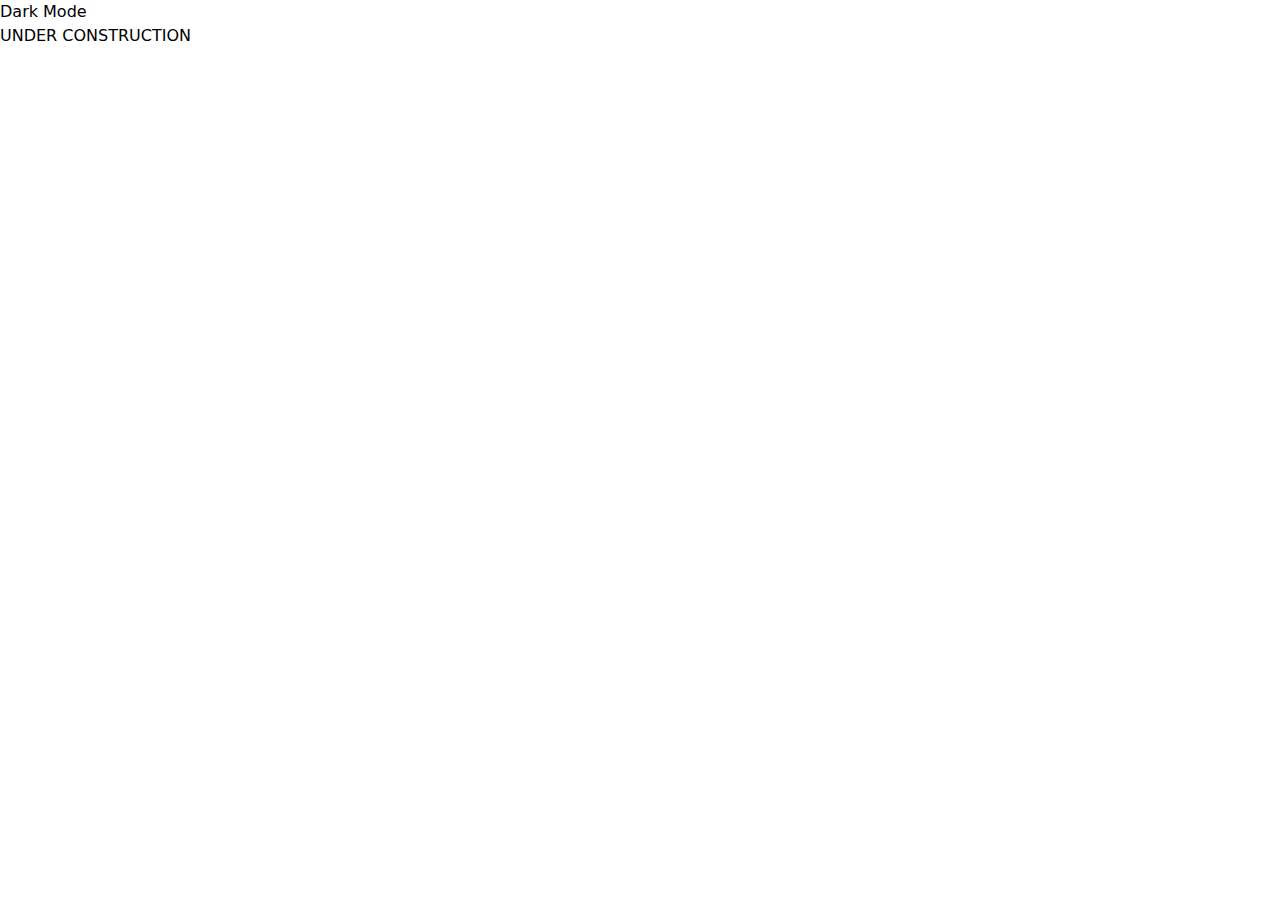
==== index.html @ 19037321 "Updates" ====
<!DOCTYPE html>
<html lang="en">

<head>
  <meta charset="UTF-8" />
  <link rel="icon" type="image/svg+xml" href="/vite.svg" />
  <meta name="viewport" content="width=device-width, initial-scale=1.0" />
  <title>Københavnerbillder</title>
  <script type="module" crossorigin src="./assets/main-5b457ce7.js"></script>
  <link rel="stylesheet" href="./assets/index-7cb85633.css">
</head>

<body class="dark:bg-black">
  <header>
    <button id="toggle-btn">Dark Mode</button>
  </header>
  <main class="grid-cols-1">
    <H1 class="m-auto">UNDER CONSTRUCTION</H1>
  </main>


  
</body>

</html>
---- assets/index-7cb85633.css ----
*,:before,:after{box-sizing:border-box;border-width:0;border-style:solid;border-color:#e5e7eb}:before,:after{--tw-content: ""}html{line-height:1.5;-webkit-text-size-adjust:100%;-moz-tab-size:4;-o-tab-size:4;tab-size:4;font-family:ui-sans-serif,system-ui,-apple-system,BlinkMacSystemFont,Segoe UI,Roboto,Helvetica Neue,Arial,Noto Sans,sans-serif,"Apple Color Emoji","Segoe UI Emoji",Segoe UI Symbol,"Noto Color Emoji";font-feature-settings:normal}body{margin:0;line-height:inherit}hr{height:0;color:inherit;border-top-width:1px}abbr:where([title]){-webkit-text-decoration:underline dotted;text-decoration:underline dotted}h1,h2,h3,h4,h5,h6{font-size:inherit;font-weight:inherit}a{color:inherit;text-decoration:inherit}b,strong{font-weight:bolder}code,kbd,samp,pre{font-family:ui-monospace,SFMono-Regular,Menlo,Monaco,Consolas,Liberation Mono,Courier New,monospace;font-size:1em}small{font-size:80%}sub,sup{font-size:75%;line-height:0;position:relative;vertical-align:baseline}sub{bottom:-.25em}sup{top:-.5em}table{text-indent:0;border-color:inherit;border-collapse:collapse}button,input,optgroup,select,textarea{font-family:inherit;font-size:100%;font-weight:inherit;line-height:inherit;color:inherit;margin:0;padding:0}button,select{text-transform:none}button,[type=button],[type=reset],[type=submit]{-webkit-appearance:button;background-color:transparent;background-image:none}:-moz-focusring{outline:auto}:-moz-ui-invalid{box-shadow:none}progress{vertical-align:baseline}::-webkit-inner-spin-button,::-webkit-outer-spin-button{height:auto}[type=search]{-webkit-appearance:textfield;outline-offset:-2px}::-webkit-search-decoration{-webkit-appearance:none}::-webkit-file-upload-button{-webkit-appearance:button;font:inherit}summary{display:list-item}blockquote,dl,dd,h1,h2,h3,h4,h5,h6,hr,figure,p,pre{margin:0}fieldset{margin:0;padding:0}legend{padding:0}ol,ul,menu{list-style:none;margin:0;padding:0}textarea{resize:vertical}input::-moz-placeholder,textarea::-moz-placeholder{opacity:1;color:#9ca3af}input::placeholder,textarea::placeholder{opacity:1;color:#9ca3af}button,[role=button]{cursor:pointer}:disabled{cursor:default}img,svg,video,canvas,audio,iframe,embed,object{display:block;vertical-align:middle}img,video{max-width:100%;height:auto}[hidden]{display:none}[type=text],[type=email],[type=url],[type=password],[type=number],[type=date],[type=datetime-local],[type=month],[type=search],[type=tel],[type=time],[type=week],[multiple],textarea,select{-webkit-appearance:none;-moz-appearance:none;appearance:none;background-color:#fff;border-color:#6b7280;border-width:1px;border-radius:0;padding:.5rem .75rem;font-size:1rem;line-height:1.5rem;--tw-shadow: 0 0 #0000}[type=text]:focus,[type=email]:focus,[type=url]:focus,[type=password]:focus,[type=number]:focus,[type=date]:focus,[type=datetime-local]:focus,[type=month]:focus,[type=search]:focus,[type=tel]:focus,[type=time]:focus,[type=week]:focus,[multiple]:focus,textarea:focus,select:focus{outline:2px solid transparent;outline-offset:2px;--tw-ring-inset: var(--tw-empty, );--tw-ring-offset-width: 0px;--tw-ring-offset-color: #fff;--tw-ring-color: #2563eb;--tw-ring-offset-shadow: var(--tw-ring-inset) 0 0 0 var(--tw-ring-offset-width) var(--tw-ring-offset-color);--tw-ring-shadow: var(--tw-ring-inset) 0 0 0 calc(1px + var(--tw-ring-offset-width)) var(--tw-ring-color);box-shadow:var(--tw-ring-offset-shadow),var(--tw-ring-shadow),var(--tw-shadow);border-color:#2563eb}input::-moz-placeholder,textarea::-moz-placeholder{color:#6b7280;opacity:1}input::placeholder,textarea::placeholder{color:#6b7280;opacity:1}::-webkit-datetime-edit-fields-wrapper{padding:0}::-webkit-date-and-time-value{min-height:1.5em}::-webkit-datetime-edit,::-webkit-datetime-edit-year-field,::-webkit-datetime-edit-month-field,::-webkit-datetime-edit-day-field,::-webkit-datetime-edit-hour-field,::-webkit-datetime-edit-minute-field,::-webkit-datetime-edit-second-field,::-webkit-datetime-edit-millisecond-field,::-webkit-datetime-edit-meridiem-field{padding-top:0;padding-bottom:0}select{background-image:url("data:image/svg+xml,%3csvg xmlns='http://www.w3.org/2000/svg' fill='none' viewBox='0 0 20 20'%3e%3cpath stroke='%236b7280' stroke-linecap='round' stroke-linejoin='round' stroke-width='1.5' d='M6 8l4 4 4-4'/%3e%3c/svg%3e");background-position:right .5rem center;background-repeat:no-repeat;background-size:1.5em 1.5em;padding-right:2.5rem;-webkit-print-color-adjust:exact;print-color-adjust:exact}[multiple]{background-image:initial;background-position:initial;background-repeat:unset;background-size:initial;padding-right:.75rem;-webkit-print-color-adjust:unset;print-color-adjust:unset}[type=checkbox],[type=radio]{-webkit-appearance:none;-moz-appearance:none;appearance:none;padding:0;-webkit-print-color-adjust:exact;print-color-adjust:exact;display:inline-block;vertical-align:middle;background-origin:border-box;-webkit-user-select:none;-moz-user-select:none;user-select:none;flex-shrink:0;height:1rem;width:1rem;color:#2563eb;background-color:#fff;border-color:#6b7280;border-width:1px;--tw-shadow: 0 0 #0000}[type=checkbox]{border-radius:0}[type=radio]{border-radius:100%}[type=checkbox]:focus,[type=radio]:focus{outline:2px solid transparent;outline-offset:2px;--tw-ring-inset: var(--tw-empty, );--tw-ring-offset-width: 2px;--tw-ring-offset-color: #fff;--tw-ring-color: #2563eb;--tw-ring-offset-shadow: var(--tw-ring-inset) 0 0 0 var(--tw-ring-offset-width) var(--tw-ring-offset-color);--tw-ring-shadow: var(--tw-ring-inset) 0 0 0 calc(2px + var(--tw-ring-offset-width)) var(--tw-ring-color);box-shadow:var(--tw-ring-offset-shadow),var(--tw-ring-shadow),var(--tw-shadow)}[type=checkbox]:checked,[type=radio]:checked{border-color:transparent;background-color:currentColor;background-size:100% 100%;background-position:center;background-repeat:no-repeat}[type=checkbox]:checked{background-image:url("data:image/svg+xml,%3csvg viewBox='0 0 16 16' fill='white' xmlns='http://www.w3.org/2000/svg'%3e%3cpath d='M12.207 4.793a1 1 0 010 1.414l-5 5a1 1 0 01-1.414 0l-2-2a1 1 0 011.414-1.414L6.5 9.086l4.293-4.293a1 1 0 011.414 0z'/%3e%3c/svg%3e")}[type=radio]:checked{background-image:url("data:image/svg+xml,%3csvg viewBox='0 0 16 16' fill='white' xmlns='http://www.w3.org/2000/svg'%3e%3ccircle cx='8' cy='8' r='3'/%3e%3c/svg%3e")}[type=checkbox]:checked:hover,[type=checkbox]:checked:focus,[type=radio]:checked:hover,[type=radio]:checked:focus{border-color:transparent;background-color:currentColor}[type=checkbox]:indeterminate{background-image:url("data:image/svg+xml,%3csvg xmlns='http://www.w3.org/2000/svg' fill='none' viewBox='0 0 16 16'%3e%3cpath stroke='white' stroke-linecap='round' stroke-linejoin='round' stroke-width='2' d='M4 8h8'/%3e%3c/svg%3e");border-color:transparent;background-color:currentColor;background-size:100% 100%;background-position:center;background-repeat:no-repeat}[type=checkbox]:indeterminate:hover,[type=checkbox]:indeterminate:focus{border-color:transparent;background-color:currentColor}[type=file]{background:unset;border-color:inherit;border-width:0;border-radius:0;padding:0;font-size:unset;line-height:inherit}[type=file]:focus{outline:1px solid ButtonText;outline:1px auto -webkit-focus-ring-color}*,:before,:after{--tw-border-spacing-x: 0;--tw-border-spacing-y: 0;--tw-translate-x: 0;--tw-translate-y: 0;--tw-rotate: 0;--tw-skew-x: 0;--tw-skew-y: 0;--tw-scale-x: 1;--tw-scale-y: 1;--tw-pan-x: ;--tw-pan-y: ;--tw-pinch-zoom: ;--tw-scroll-snap-strictness: proximity;--tw-ordinal: ;--tw-slashed-zero: ;--tw-numeric-figure: ;--tw-numeric-spacing: ;--tw-numeric-fraction: ;--tw-ring-inset: ;--tw-ring-offset-width: 0px;--tw-ring-offset-color: #fff;--tw-ring-color: rgb(59 130 246 / .5);--tw-ring-offset-shadow: 0 0 #0000;--tw-ring-shadow: 0 0 #0000;--tw-shadow: 0 0 #0000;--tw-shadow-colored: 0 0 #0000;--tw-blur: ;--tw-brightness: ;--tw-contrast: ;--tw-grayscale: ;--tw-hue-rotate: ;--tw-invert: ;--tw-saturate: ;--tw-sepia: ;--tw-drop-shadow: ;--tw-backdrop-blur: ;--tw-backdrop-brightness: ;--tw-backdrop-contrast: ;--tw-backdrop-grayscale: ;--tw-backdrop-hue-rotate: ;--tw-backdrop-invert: ;--tw-backdrop-opacity: ;--tw-backdrop-saturate: ;--tw-backdrop-sepia: }::backdrop{--tw-border-spacing-x: 0;--tw-border-spacing-y: 0;--tw-translate-x: 0;--tw-translate-y: 0;--tw-rotate: 0;--tw-skew-x: 0;--tw-skew-y: 0;--tw-scale-x: 1;--tw-scale-y: 1;--tw-pan-x: ;--tw-pan-y: ;--tw-pinch-zoom: ;--tw-scroll-snap-strictness: proximity;--tw-ordinal: ;--tw-slashed-zero: ;--tw-numeric-figure: ;--tw-numeric-spacing: ;--tw-numeric-fraction: ;--tw-ring-inset: ;--tw-ring-offset-width: 0px;--tw-ring-offset-color: #fff;--tw-ring-color: rgb(59 130 246 / .5);--tw-ring-offset-shadow: 0 0 #0000;--tw-ring-shadow: 0 0 #0000;--tw-shadow: 0 0 #0000;--tw-shadow-colored: 0 0 #0000;--tw-blur: ;--tw-brightness: ;--tw-contrast: ;--tw-grayscale: ;--tw-hue-rotate: ;--tw-invert: ;--tw-saturate: ;--tw-sepia: ;--tw-drop-shadow: ;--tw-backdrop-blur: ;--tw-backdrop-brightness: ;--tw-backdrop-contrast: ;--tw-backdrop-grayscale: ;--tw-backdrop-hue-rotate: ;--tw-backdrop-invert: ;--tw-backdrop-opacity: ;--tw-backdrop-saturate: ;--tw-backdrop-sepia: }.m-auto{margin:auto}.grid-cols-1{grid-template-columns:repeat(1,minmax(0,1fr))}.dark .dark\:bg-black{--tw-bg-opacity: 1;background-color:rgb(0 0 0 / var(--tw-bg-opacity))}
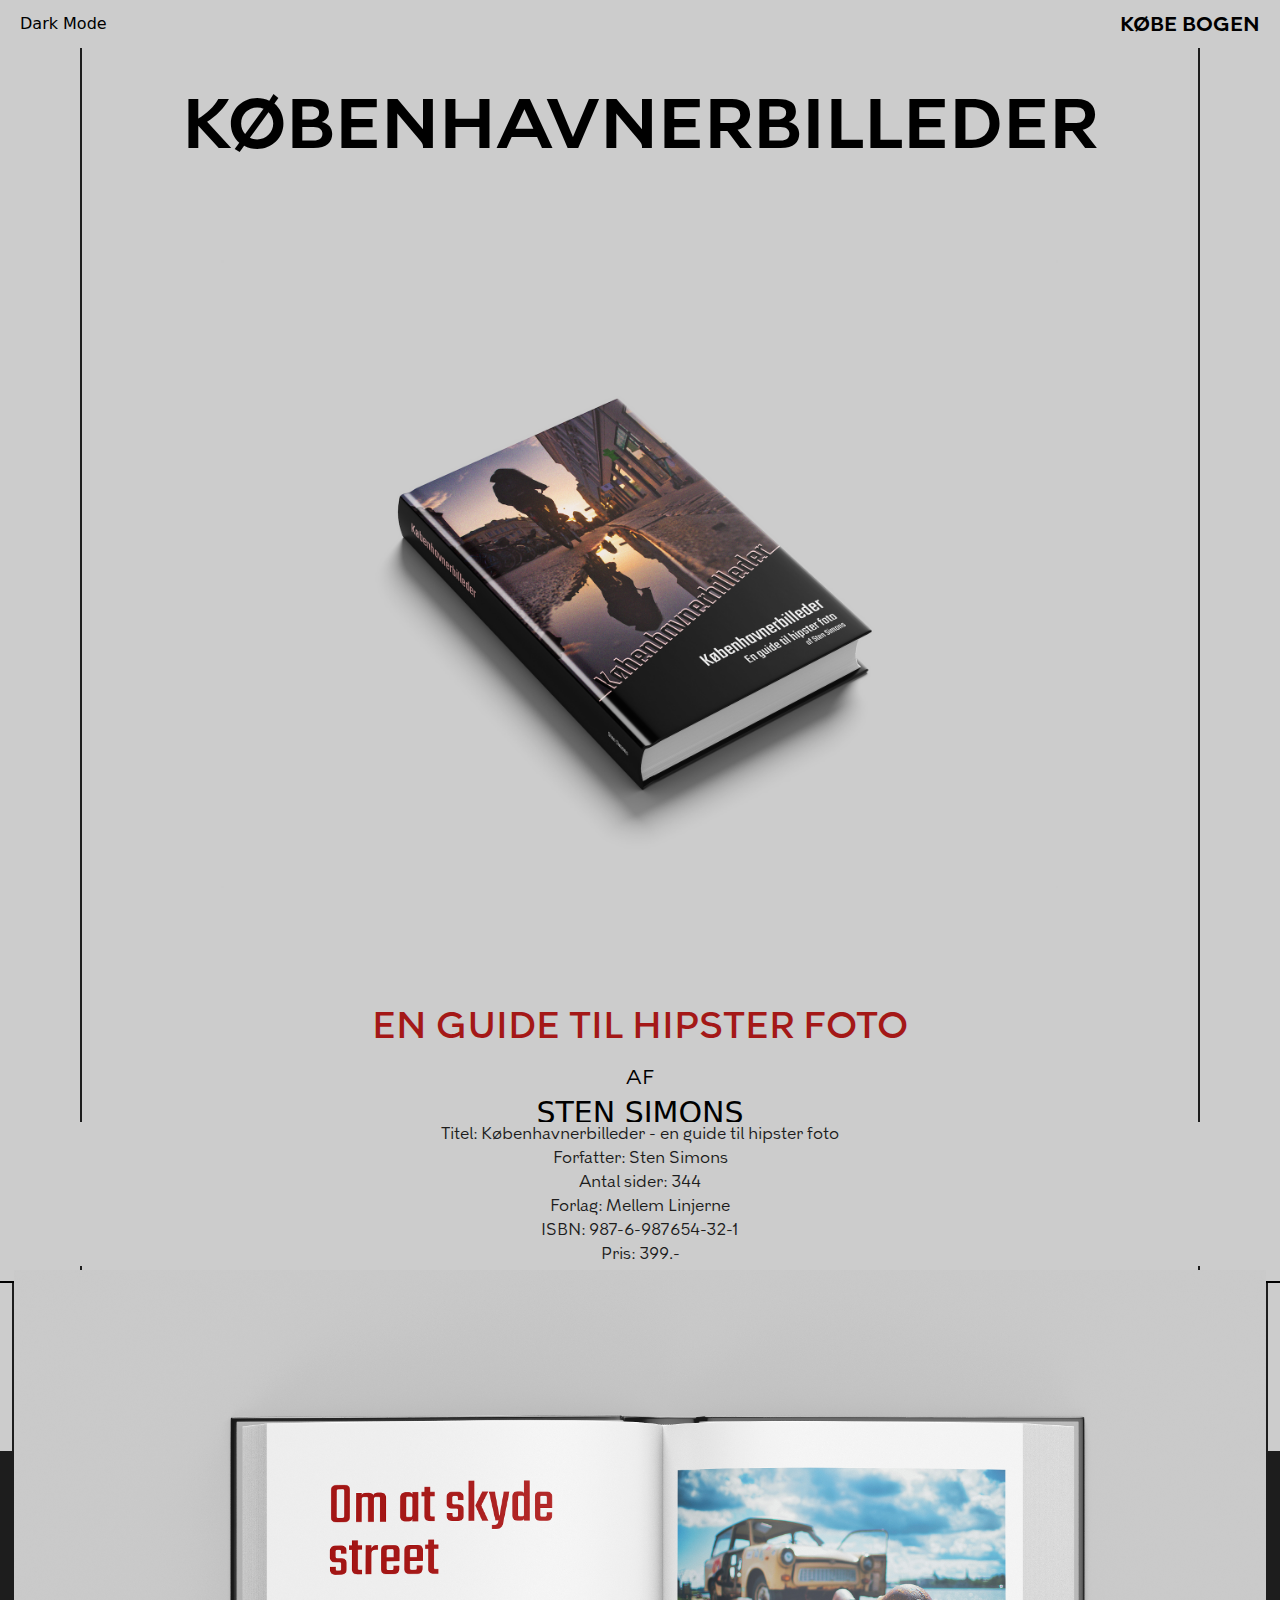
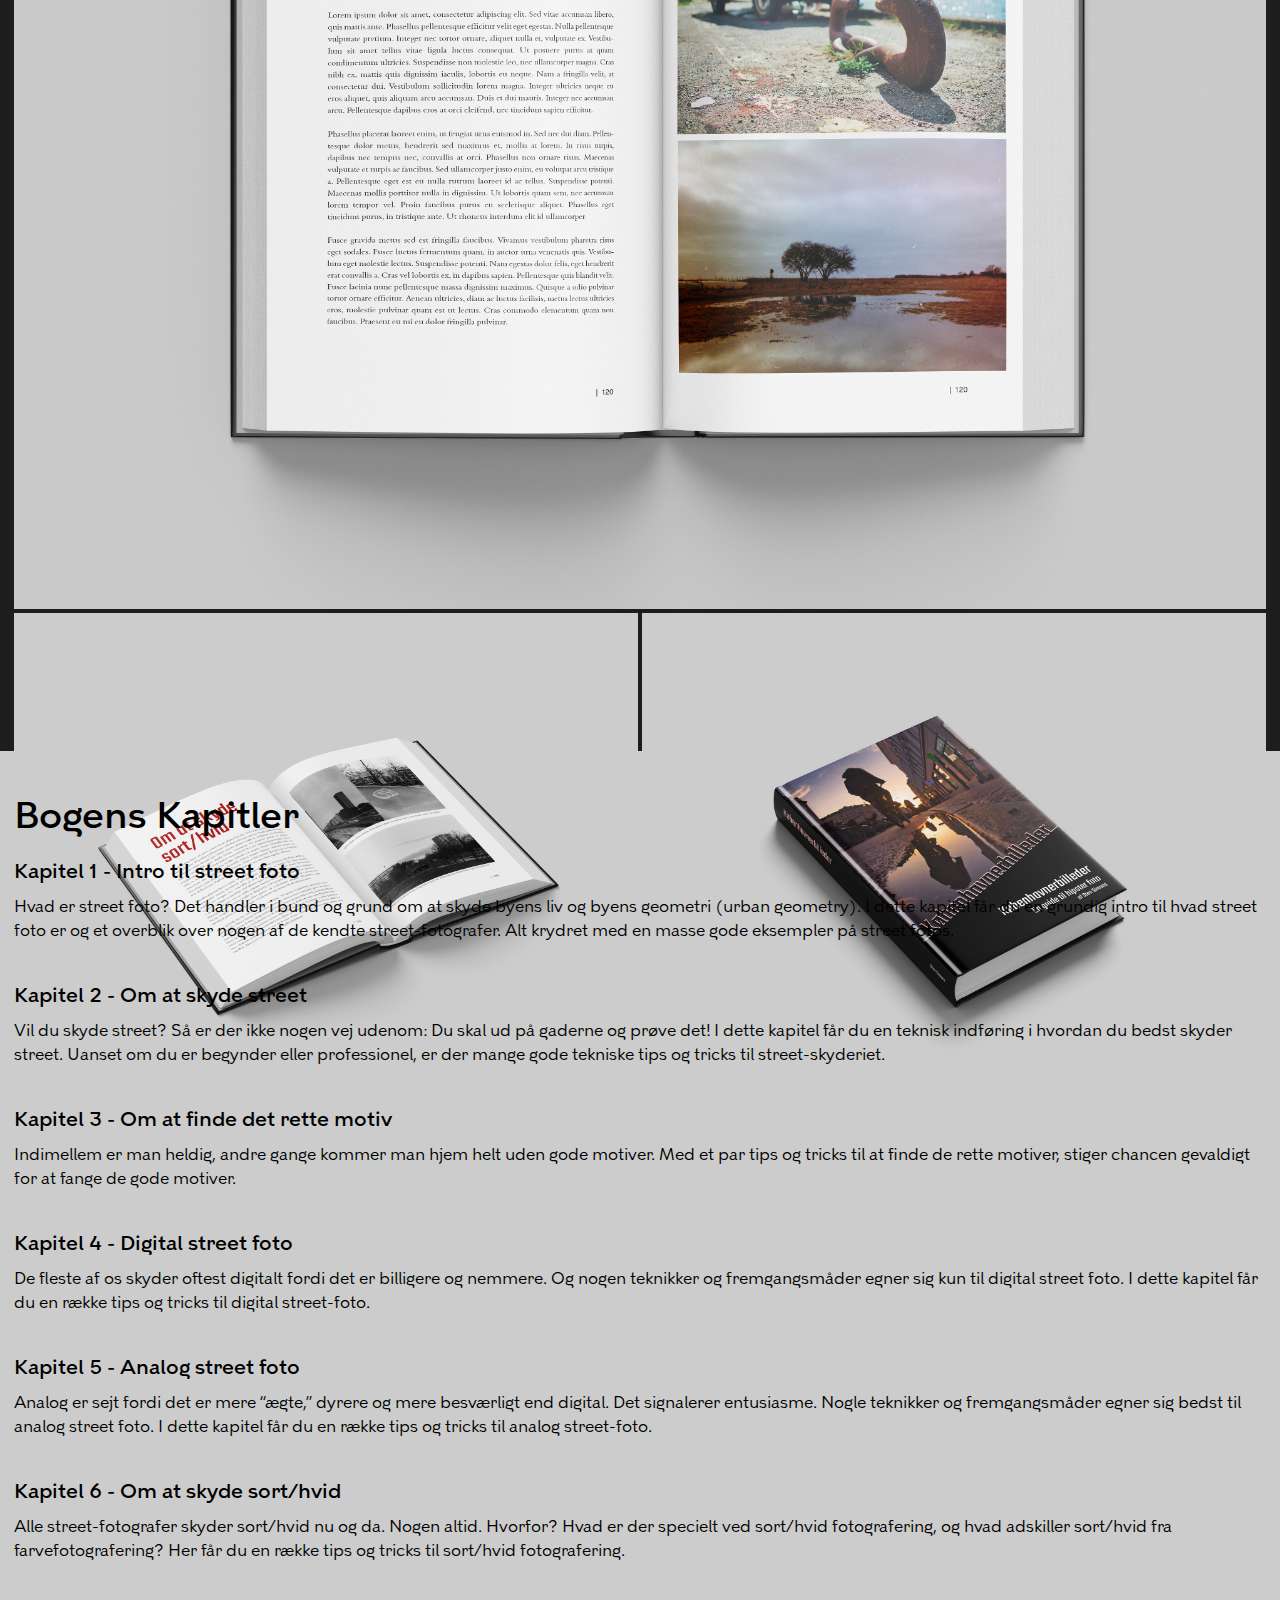
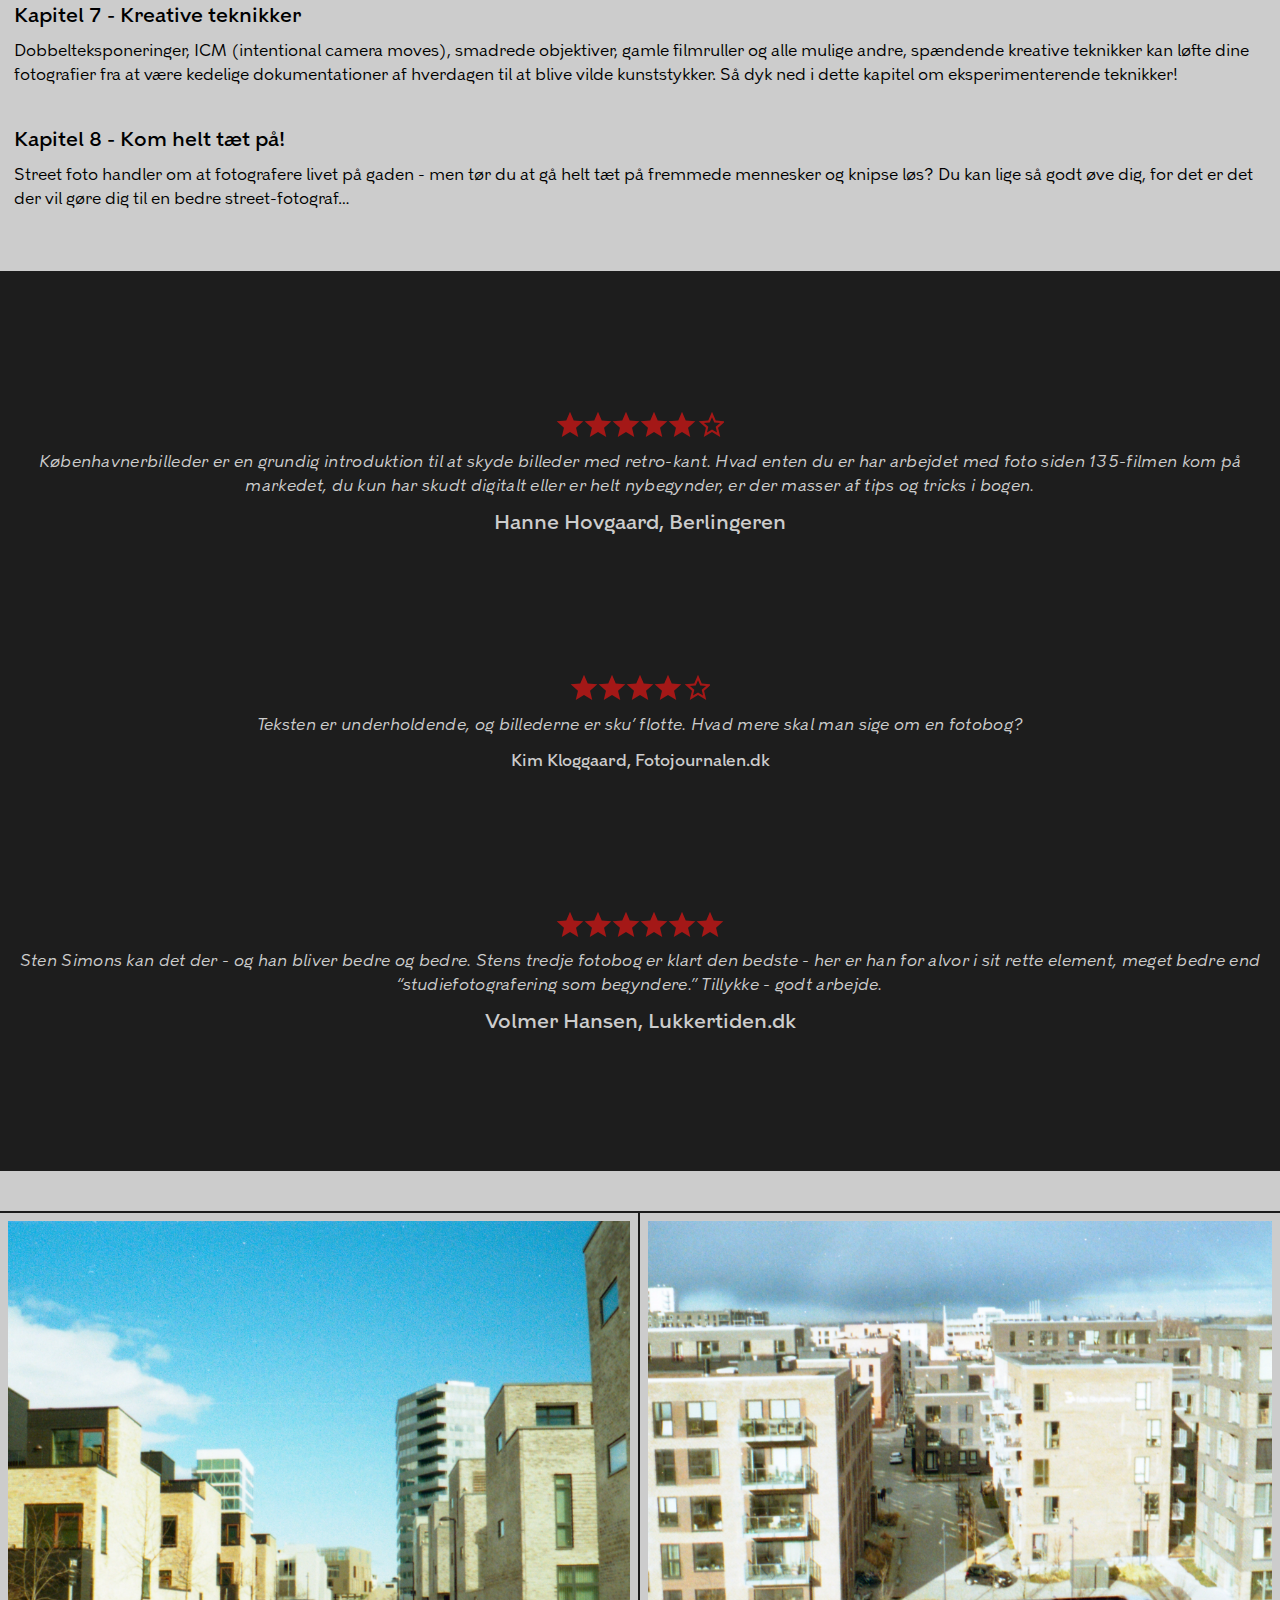
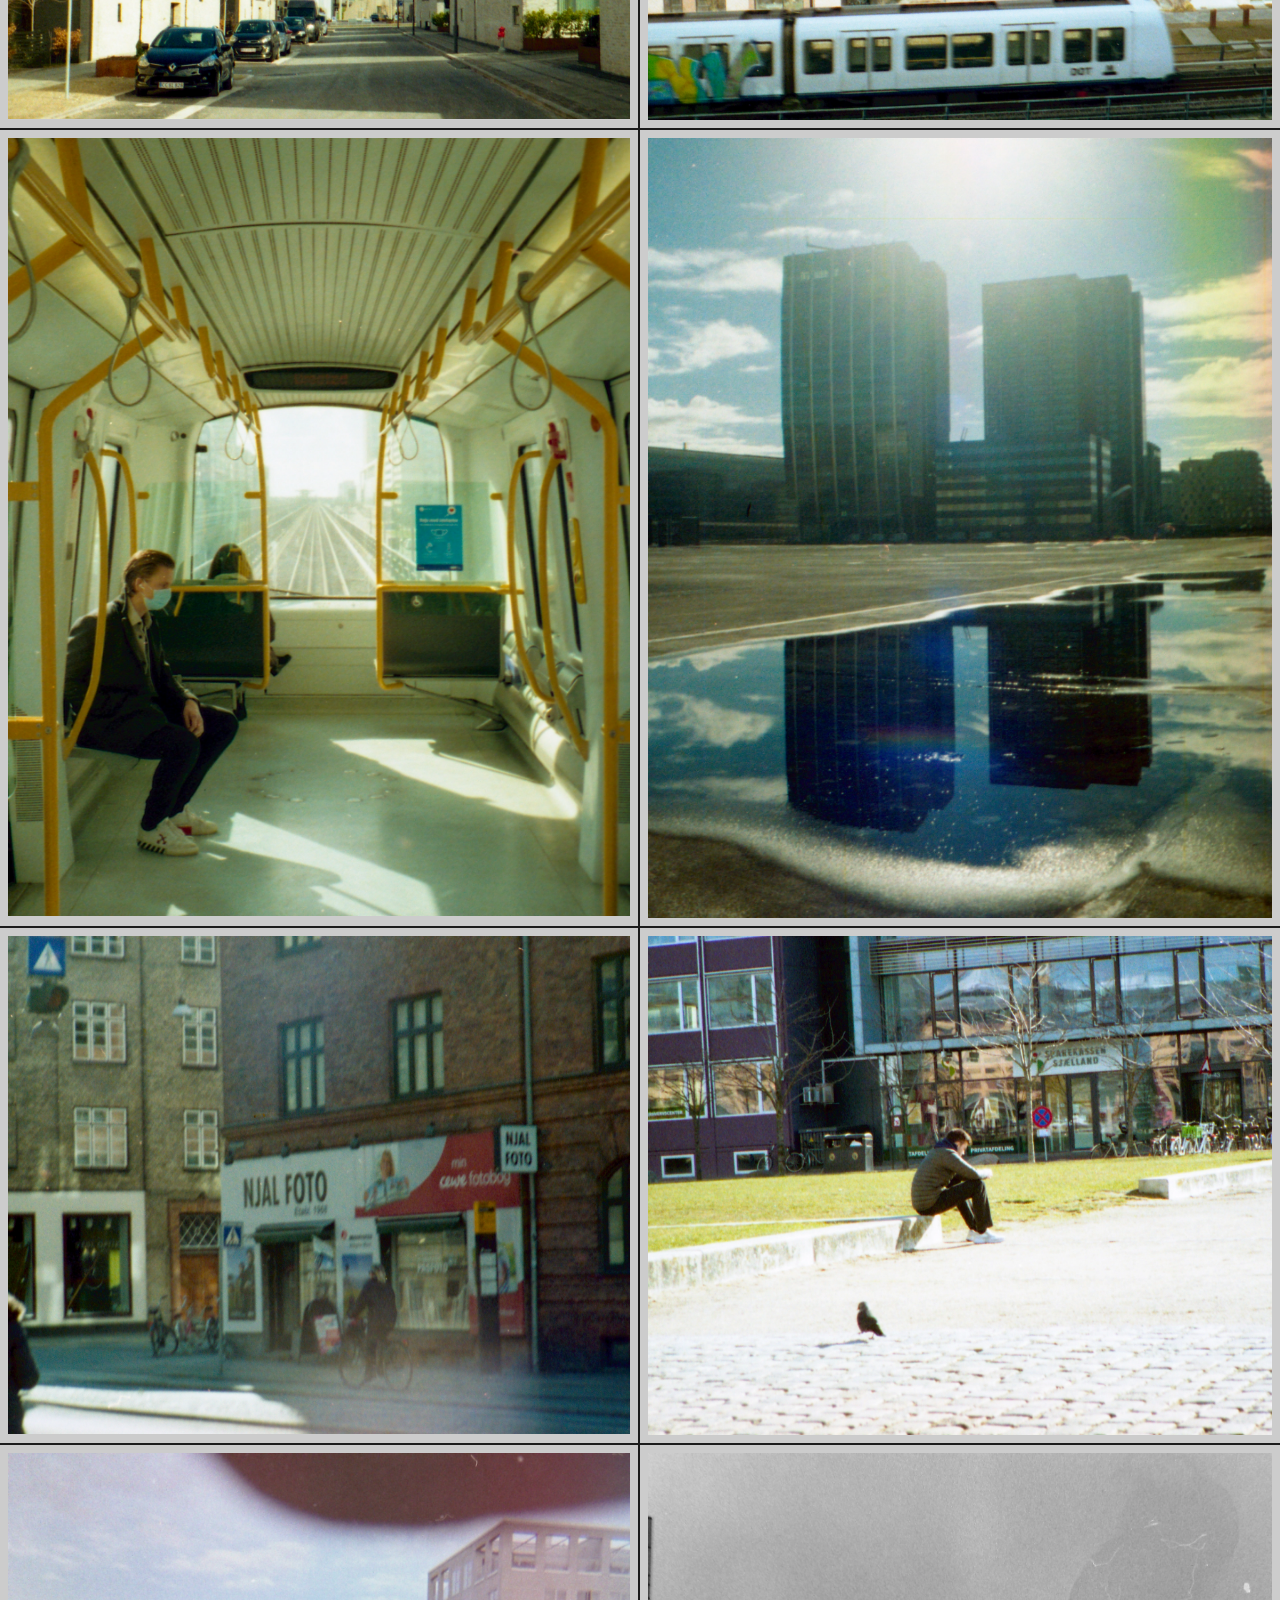
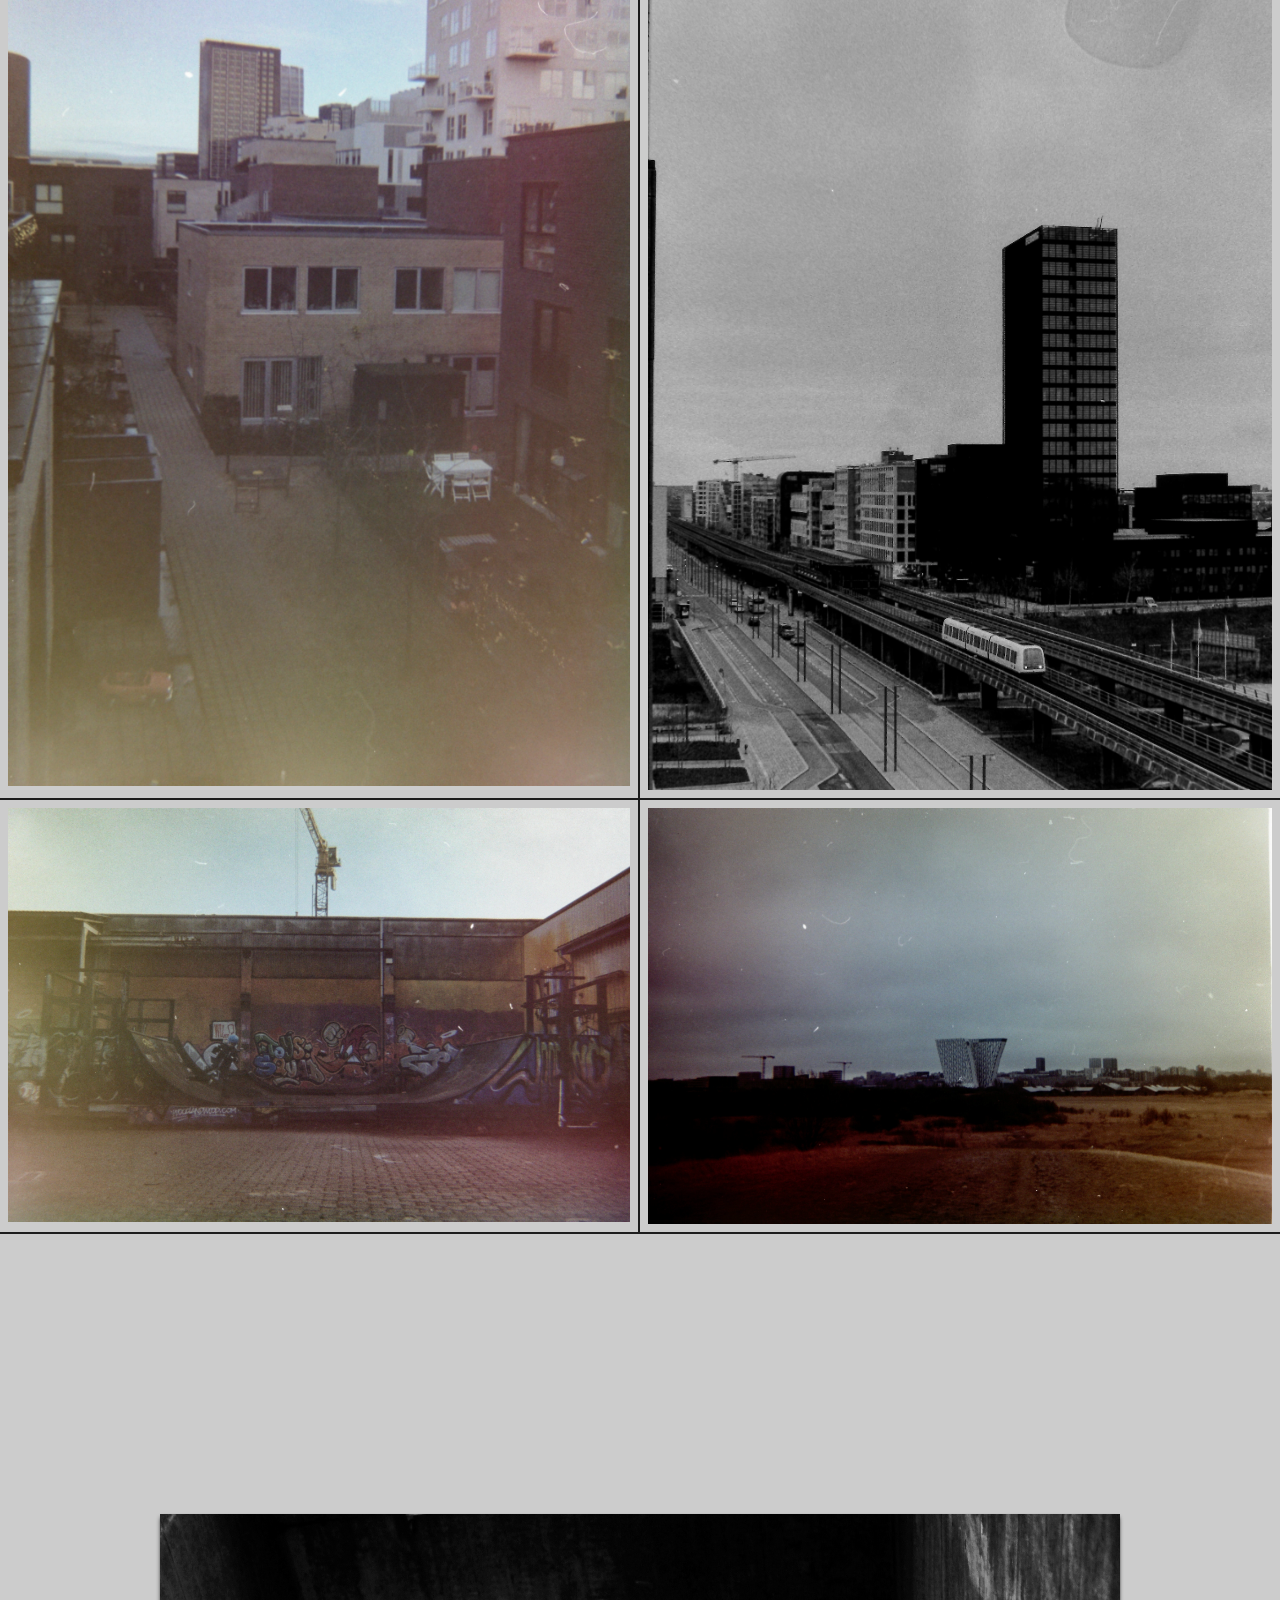
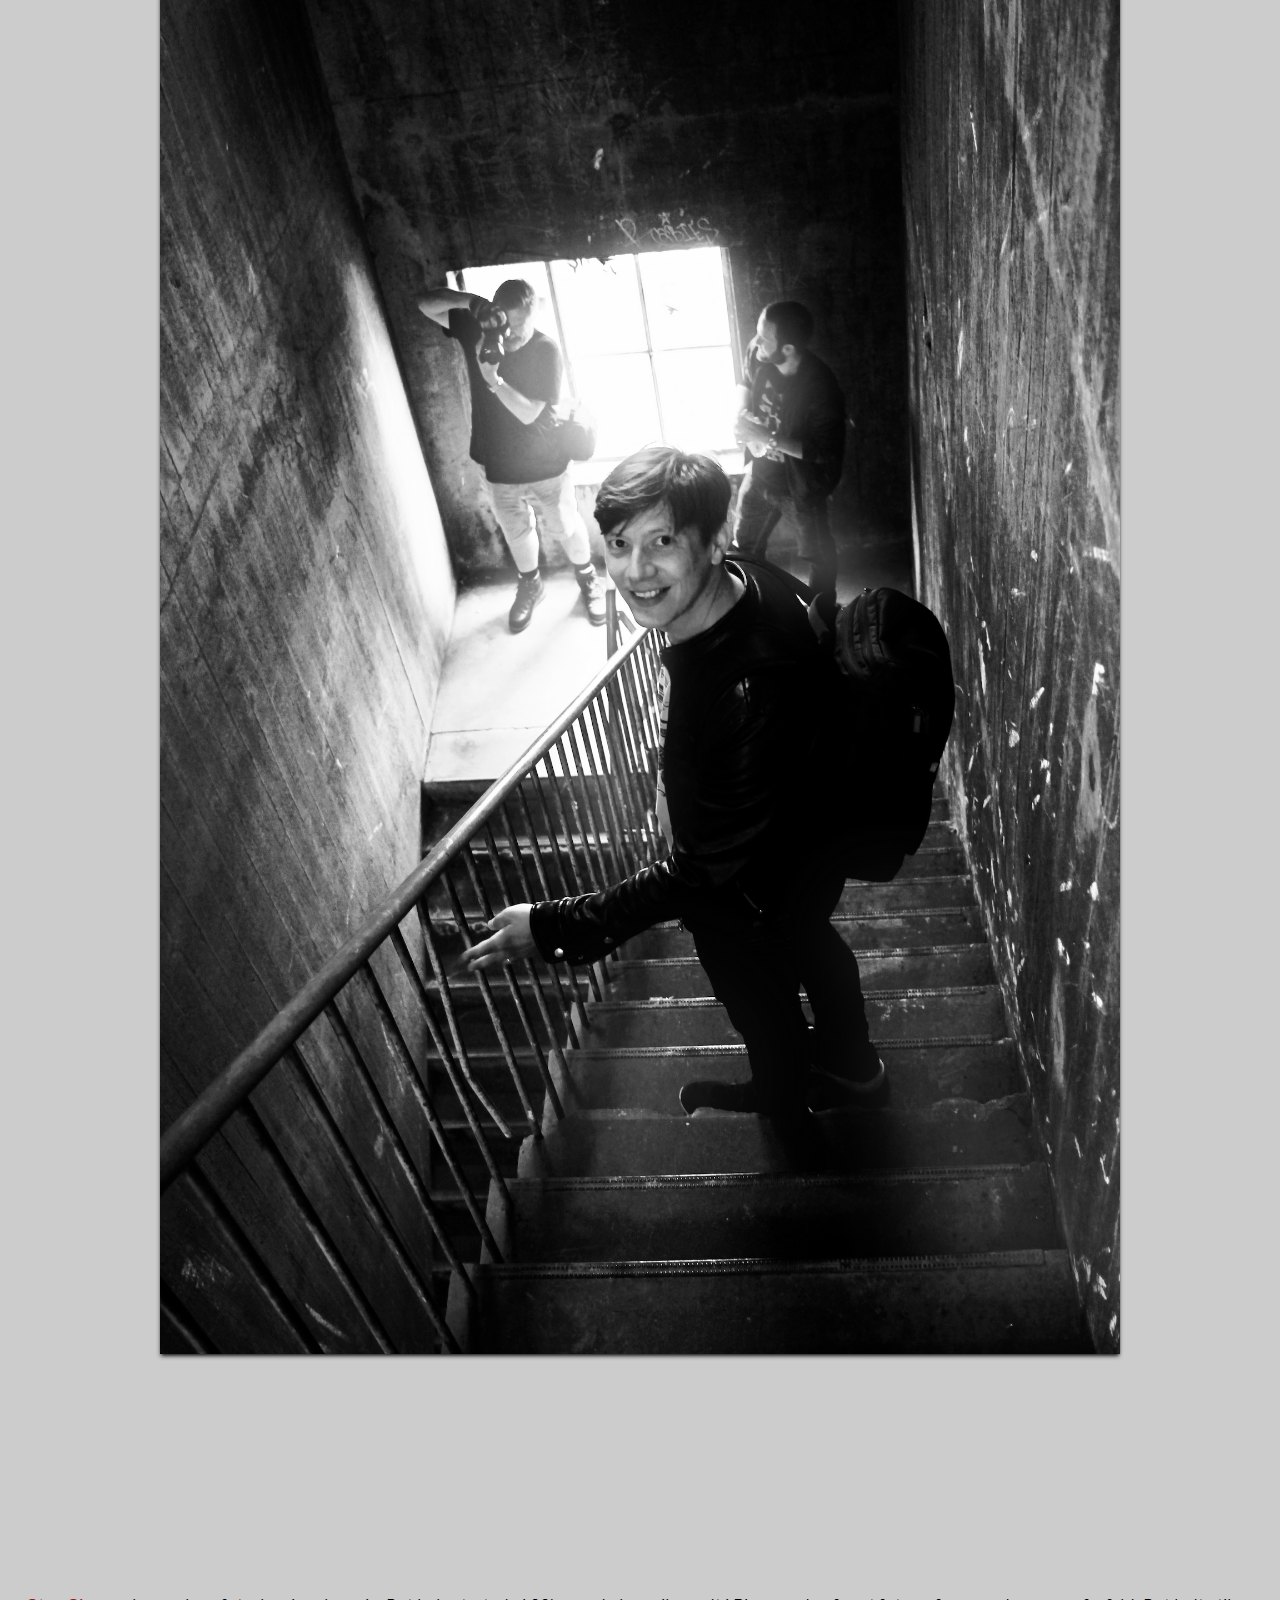
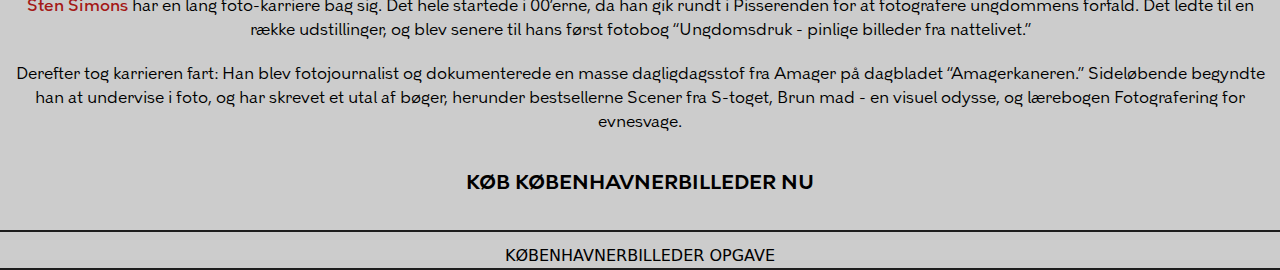
==== commit b953489a: "Updates" ====
--- a/index.html
+++ b/index.html
@@ -6,17 +6,310 @@
   <link rel="icon" type="image/svg+xml" href="/vite.svg" />
   <meta name="viewport" content="width=device-width, initial-scale=1.0" />
   <title>Københavnerbillder</title>
-  <script type="module" crossorigin src="./assets/main-5b457ce7.js"></script>
-  <link rel="stylesheet" href="./assets/index-7cb85633.css">
+  <script type="module" crossorigin src="./assets/main-a2be60d9.js"></script>
+  <link rel="stylesheet" href="./assets/index-d8c3582a.css">
 </head>
 
-<body class="dark:bg-black">
-  <header>
+<body class="dark:bg-secondary bg-primary m-auto box-border">
+  <header class="flex justify-between mx-5 my-3 ">
     <button id="toggle-btn">Dark Mode</button>
+    <button
+      class="text-mb_btnTxt font-kbh_demibold  visited:text-secondary hover:text-accent hover:underline-offset-4 hover:underline">KØBE
+      BOGEN</button>
   </header>
-  <main class="grid-cols-1">
-    <H1 class="m-auto">UNDER CONSTRUCTION</H1>
+  <main>
+
+    <section id="hero" class="text-center bg-primary">
+      <div class="border-solid mx-3 border-x-2 pt-1 border-secondary sm:mx-20 ">
+        <h1 class=" pt-20 px-1 font-kbh_demibold text-mb_h1 break-words md:text-dt_h1 md:relative z-10 md:pt-10">
+          KØBENHAVNERBILLEDER</h1>
+
+        <img class=" object-fill sm: scale-75" src="img/kobenhavnerbilleder-sten-simons.webp" alt="">
+
+        <h2 class="text-mb_h2 font-kbh_medium text-accent py-2">EN GUIDE TIL HIPSTER FOTO</h2>
+        <h4 class="text-mb_h4 font-kbh_regular py-2">AF</h4>
+        <h3 class="text-mb_h3 pt-2 pb-40">STEN SIMONS</h3>
+      </div>
+      <div id="bottom-line" class="border-solid border-b-2"></div>
+      <div class="border-solid mx-3 border-x-2 border-secondary py-5">
+        <h4 class="text-mb_h4 font-kbh_regular pt-5 pb-2">Københavnerbilleder er de danske streetfotografers bibel: Det
+          er en fusion
+          mellem et kunstværk og en
+          lærebog.
+        </h4>
+        <h4 class="text-mb_h4 font-kbh_regular pt-2 pb-5">Bogen gennemgår alle væsentlige aspekter af
+          streetfotografering fra
+          grundlæggende teknik til kreative
+          eksperimenter. Alt sammen krydret med masser af inspirerende fotos. God læselyst!</h4>
+      </div>
+    </section>
+
+    <section id="bog-info" class="bg-secondary h-screen content-center	 px-3.5  grid grid-cols-2 auto-rows-max
+   gap-1 ">
+      <div id="info-container" class="bg-primary  text-center  py-auto col-span-2">
+        <h5 class="text-secondary text-mb-h5 font-kbh_regular ">Titel: Københavnerbilleder - en guide til hipster foto
+        </h5>
+        <h5 class="text-secondary text-mb-h5 font-kbh_regular ">Forfatter: Sten Simons</h5>
+        <h5 class="text-secondary text-mb-h5 font-kbh_regular ">Antal sider: 344</h5>
+        <h5 class="text-secondary text-mb-h5 font-kbh_regular ">Forlag: Mellem Linjerne</h5>
+        <h5 class="text-secondary text-mb-h5 font-kbh_regular ">ISBN: 987-6-987654-32-1</h5>
+        <h5 class="text-secondary text-mb-h5 font-kbh_regular ">Pris: 399.-</h5>
+      </div>
+      <img class=" col-span-2 row-start-2 row-end-4" src="img/kobenhavnerbilleder_oppefra.webp" alt="">
+      <img class="" src="img/kobenhavnerbilleder_aaben_venstre.webp" alt="">
+      <img class="" src="img/kobenhavnerbilleder-sten-simons.webp" alt="">
+    </section>
+
+    <section id="chapters" class="mx-3.5 mb-10">
+      <h2 class="font-kbh_medium text-mb_h2 mt-10">Bogens Kapitler</h2>
+      <div id="chapterlist-contaier">
+        <li class="list-none py-5 	">
+          <h4 class="font-kbh_medium text-mb_h4">Kapitel 1 - Intro til street foto</h4>
+          <p class="font-kbh_regular text-mb_bodyText pt-3">Hvad er street foto? Det handler i bund og grund om at skyde
+            byens liv og byens geometri (urban geometry).
+            I dette kapitel får du en grundig intro til hvad street foto er og et overblik over nogen af de kendte
+            street-fotografer. Alt krydret med en masse gode eksempler på street fotos.</p>
+        </li>
+        <li class="list-none py-5	">
+          <h4 class="font-kbh_medium text-mb_h4">Kapitel 2 - Om at skyde street</h4>
+          <p class="font-kbh_regular text-mb_bodyText pt-3">Vil du skyde street? Så er der ikke nogen vej udenom: Du
+            skal ud
+            på gaderne og prøve det! I dette kapitel
+            får du en teknisk indføring i hvordan du bedst skyder street. Uanset om du er begynder eller professionel,
+            er der mange gode tekniske tips og tricks til street-skyderiet.
+          </p>
+        </li>
+        <li class="list-none py-5	">
+          <h4 class="font-kbh_medium text-mb_h4">Kapitel 3 - Om at finde det rette motiv</h4>
+          <p class="font-kbh_regular text-mb_bodyText pt-3">Indimellem er man heldig, andre gange kommer man hjem helt
+            uden
+            gode motiver. Med et par tips og tricks til
+            at finde de rette motiver, stiger chancen gevaldigt for at fange de gode motiver.</p>
+        </li>
+        <li class="list-none py-5	">
+          <h4 class="font-kbh_medium text-mb_h4">Kapitel 4 - Digital street foto</h4>
+          <p class="font-kbh_regular text-mb_bodyText pt-3">De fleste af os skyder oftest digitalt fordi det er
+            billigere og
+            nemmere. Og nogen teknikker og
+            fremgangsmåder egner sig kun til digital street foto. I dette kapitel får du en række tips og tricks til
+            digital street-foto.</p>
+        </li>
+        <li class="list-none py-5	">
+          <h4 class="font-kbh_medium text-mb_h4 ">Kapitel 5 - Analog street foto</h4>
+          <p class="font-kbh_regular text-mb_bodyText pt-3">Analog er sejt fordi det er mere “ægte,” dyrere og mere
+            besværligt end digital. Det signalerer entusiasme.
+            Nogle teknikker og fremgangsmåder egner sig bedst til analog street foto. I dette kapitel får du en række
+            tips og tricks til analog street-foto.
+          </p>
+        </li>
+        <li class="list-none py-5	">
+          <h4 class="font-kbh_medium text-mb_h4">Kapitel 6 - Om at skyde sort/hvid</h4>
+          <p class="font-kbh_regular text-mb_bodyText pt-3">Alle street-fotografer skyder sort/hvid nu og da. Nogen
+            altid.
+            Hvorfor? Hvad er der specielt ved sort/hvid
+            fotografering, og hvad adskiller sort/hvid fra farvefotografering? Her får du en række tips og tricks til
+            sort/hvid fotografering. </p>
+        </li>
+        <li class="list-none py-5	">
+          <h4 class="font-kbh_medium text-mb_h4">Kapitel 7 - Kreative teknikker</h4>
+          <p class="font-kbh_regular text-mb_bodyText pt-3">Dobbelteksponeringer, ICM (intentional camera moves),
+            smadrede
+            objektiver, gamle filmruller og alle mulige
+            andre, spændende kreative teknikker kan løfte dine fotografier fra at være kedelige dokumentationer af
+            hverdagen til at blive vilde kunststykker. Så dyk ned i dette kapitel om eksperimenterende teknikker!</p>
+        </li>
+        <li class="list-none py-5	">
+          <h4 class="font-kbh_medium text-mb_h4">Kapitel 8 - Kom helt tæt på!</h4>
+          <p class="font-kbh_regular text-mb_bodyText pt-3">Street foto handler om at fotografere livet på gaden - men
+            tør du
+            at gå helt tæt på fremmede mennesker og
+            knipse løs? Du kan lige så godt øve dig, for det er det der vil gøre dig til en bedre street-fotograf…</p>
+        </li>
+      </div>
+    </section>
+
+    <section id="reviews" class="bg-secondary h-screen flex flex-col justify-evenly">
+      <div id="review-container1" class="flex  flex-col items-center text-center gap-3 mx-3.5">
+        <div id="stars" class="flex flex-row items-center">
+          <svg width="28" height="26" viewBox="0 0 28 26" fill="none" xmlns="http://www.w3.org/2000/svg">
+            <path
+              d="M14 21.0267L22.24 26L20.0533 16.6267L27.3333 10.32L17.7466 9.50669L14 0.666687L10.2533 9.50669L0.666626 10.32L7.94663 16.6267L5.75996 26L14 21.0267Z"
+              fill="#A41817" />
+          </svg>
+          <svg width="28" height="26" viewBox="0 0 28 26" fill="none" xmlns="http://www.w3.org/2000/svg">
+            <path
+              d="M14 21.0267L22.24 26L20.0533 16.6267L27.3333 10.32L17.7466 9.50669L14 0.666687L10.2533 9.50669L0.666626 10.32L7.94663 16.6267L5.75996 26L14 21.0267Z"
+              fill="#A41817" />
+          </svg>
+          <svg width="28" height="26" viewBox="0 0 28 26" fill="none" xmlns="http://www.w3.org/2000/svg">
+            <path
+              d="M14 21.0267L22.24 26L20.0533 16.6267L27.3333 10.32L17.7466 9.50669L14 0.666687L10.2533 9.50669L0.666626 10.32L7.94663 16.6267L5.75996 26L14 21.0267Z"
+              fill="#A41817" />
+          </svg>
+          <svg width="28" height="26" viewBox="0 0 28 26" fill="none" xmlns="http://www.w3.org/2000/svg">
+            <path
+              d="M14 21.0267L22.24 26L20.0533 16.6267L27.3333 10.32L17.7466 9.50669L14 0.666687L10.2533 9.50669L0.666626 10.32L7.94663 16.6267L5.75996 26L14 21.0267Z"
+              fill="#A41817" />
+          </svg>
+          <svg width="28" height="26" viewBox="0 0 28 26" fill="none" xmlns="http://www.w3.org/2000/svg">
+            <path
+              d="M14 21.0267L22.24 26L20.0533 16.6267L27.3333 10.32L17.7466 9.50669L14 0.666687L10.2533 9.50669L0.666626 10.32L7.94663 16.6267L5.75996 26L14 21.0267Z"
+              fill="#A41817" />
+          </svg>
+          <svg width="28" height="29" viewBox="0 0 28 29" fill="none" xmlns="http://www.w3.org/2000/svg">
+            <path
+              d="M29.3333 12.32L19.7466 11.4934L16 2.66669L12.2533 11.5067L2.66663 12.32L9.94663 18.6267L7.75996 28L16 23.0267L24.24 28L22.0666 18.6267L29.3333 12.32ZM16 20.5334L10.9866 23.56L12.32 17.8534L7.89329 14.0134L13.7333 13.5067L16 8.13335L18.28 13.52L24.12 14.0267L19.6933 17.8667L21.0266 23.5734L16 20.5334Z"
+              fill="#A41817" />
+          </svg>
+        </div>
+
+        <p id="quote1" class="text-mb_quoteText font-kbh_italic text-primary">
+          Københavnerbilleder er en grundig introduktion til at skyde billeder med retro-kant. Hvad enten du er har
+          arbejdet med foto siden 135-filmen kom på markedet, du kun har skudt digitalt eller er helt nybegynder, er der
+          masser af tips og tricks i bogen.
+        </p>
+
+        <h5 class="font-kbh_medium text-primary text-mb_h4 ">Hanne Hovgaard, Berlingeren</h5>
+      </div>
+      <div id="review-container2" class="flex  flex-col items-center text-center gap-3 mx-3.5">
+        <div id="stars-4/5" class="flex flex-row items-center">
+          <svg width="28" height="26" viewBox="0 0 28 26" fill="none" xmlns="http://www.w3.org/2000/svg">
+            <path
+              d="M14 21.0267L22.24 26L20.0533 16.6267L27.3333 10.32L17.7466 9.50669L14 0.666687L10.2533 9.50669L0.666626 10.32L7.94663 16.6267L5.75996 26L14 21.0267Z"
+              fill="#A41817" />
+          </svg>
+          <svg width="28" height="26" viewBox="0 0 28 26" fill="none" xmlns="http://www.w3.org/2000/svg">
+            <path
+              d="M14 21.0267L22.24 26L20.0533 16.6267L27.3333 10.32L17.7466 9.50669L14 0.666687L10.2533 9.50669L0.666626 10.32L7.94663 16.6267L5.75996 26L14 21.0267Z"
+              fill="#A41817" />
+          </svg>
+          <svg width="28" height="26" viewBox="0 0 28 26" fill="none" xmlns="http://www.w3.org/2000/svg">
+            <path
+              d="M14 21.0267L22.24 26L20.0533 16.6267L27.3333 10.32L17.7466 9.50669L14 0.666687L10.2533 9.50669L0.666626 10.32L7.94663 16.6267L5.75996 26L14 21.0267Z"
+              fill="#A41817" />
+          </svg>
+          <svg width="28" height="26" viewBox="0 0 28 26" fill="none" xmlns="http://www.w3.org/2000/svg">
+            <path
+              d="M14 21.0267L22.24 26L20.0533 16.6267L27.3333 10.32L17.7466 9.50669L14 0.666687L10.2533 9.50669L0.666626 10.32L7.94663 16.6267L5.75996 26L14 21.0267Z"
+              fill="#A41817" />
+          </svg>
+          <svg width="28" height="29" viewBox="0 0 28 29" fill="none" xmlns="http://www.w3.org/2000/svg">
+            <path
+              d="M29.3333 12.32L19.7466 11.4934L16 2.66669L12.2533 11.5067L2.66663 12.32L9.94663 18.6267L7.75996 28L16 23.0267L24.24 28L22.0666 18.6267L29.3333 12.32ZM16 20.5334L10.9866 23.56L12.32 17.8534L7.89329 14.0134L13.7333 13.5067L16 8.13335L18.28 13.52L24.12 14.0267L19.6933 17.8667L21.0266 23.5734L16 20.5334Z"
+              fill="#A41817" />
+          </svg>
+        </div>
+
+        <p id="quote2" class="text-mb_quoteText font-kbh_italic text-primary">
+          Teksten er underholdende, og billederne er sku’ flotte. Hvad mere skal man sige om en fotobog?
+        </p>
+
+        <h5 class="font-kbh_medium text-primary text-mb_h4' ">Kim Kloggaard, Fotojournalen.dk</h5>
+      </div>
+      <div id="review-container3" class="flex  flex-col items-center text-center gap-3 mx-3.5">
+        <div id="stars-6/6" class="flex flex-row items-center">
+          <svg width="28" height="26" viewBox="0 0 28 26" fill="none" xmlns="http://www.w3.org/2000/svg">
+            <path
+              d="M14 21.0267L22.24 26L20.0533 16.6267L27.3333 10.32L17.7466 9.50669L14 0.666687L10.2533 9.50669L0.666626 10.32L7.94663 16.6267L5.75996 26L14 21.0267Z"
+              fill="#A41817" />
+          </svg>
+          <svg width="28" height="26" viewBox="0 0 28 26" fill="none" xmlns="http://www.w3.org/2000/svg">
+            <path
+              d="M14 21.0267L22.24 26L20.0533 16.6267L27.3333 10.32L17.7466 9.50669L14 0.666687L10.2533 9.50669L0.666626 10.32L7.94663 16.6267L5.75996 26L14 21.0267Z"
+              fill="#A41817" />
+          </svg>
+          <svg width="28" height="26" viewBox="0 0 28 26" fill="none" xmlns="http://www.w3.org/2000/svg">
+            <path
+              d="M14 21.0267L22.24 26L20.0533 16.6267L27.3333 10.32L17.7466 9.50669L14 0.666687L10.2533 9.50669L0.666626 10.32L7.94663 16.6267L5.75996 26L14 21.0267Z"
+              fill="#A41817" />
+          </svg>
+          <svg width="28" height="26" viewBox="0 0 28 26" fill="none" xmlns="http://www.w3.org/2000/svg">
+            <path
+              d="M14 21.0267L22.24 26L20.0533 16.6267L27.3333 10.32L17.7466 9.50669L14 0.666687L10.2533 9.50669L0.666626 10.32L7.94663 16.6267L5.75996 26L14 21.0267Z"
+              fill="#A41817" />
+          </svg>
+          <svg width="28" height="26" viewBox="0 0 28 26" fill="none" xmlns="http://www.w3.org/2000/svg">
+            <path
+              d="M14 21.0267L22.24 26L20.0533 16.6267L27.3333 10.32L17.7466 9.50669L14 0.666687L10.2533 9.50669L0.666626 10.32L7.94663 16.6267L5.75996 26L14 21.0267Z"
+              fill="#A41817" />
+          </svg> <svg width="28" height="26" viewBox="0 0 28 26" fill="none" xmlns="http://www.w3.org/2000/svg">
+            <path
+              d="M14 21.0267L22.24 26L20.0533 16.6267L27.3333 10.32L17.7466 9.50669L14 0.666687L10.2533 9.50669L0.666626 10.32L7.94663 16.6267L5.75996 26L14 21.0267Z"
+              fill="#A41817" />
+          </svg>
+
+        </div>
+
+        <p id="quote3" class="text-mb_quoteText font-kbh_italic text-primary">
+          Sten Simons kan det der - og han bliver bedre og bedre. Stens tredje fotobog er klart den bedste - her er han
+          for alvor i sit rette element, meget bedre end “studiefotografering som begyndere.” Tillykke - godt arbejde.
+        </p>
+
+        <h5 class="font-kbh_medium text-primary text-mb_h4 ">Volmer Hansen, Lukkertiden.dk</h5>
+      </div>
+    </section>
+
+    <section id="image-gallery" class=" grid grid-cols-2 py-10 ">
+      <div class="p-2 border-solid  border-t-2 border-r-2 border-secondary">
+        <img src="img/orestad-til-islands-brygge-pentax-auto-110-24.webp" alt="">
+      </div>
+      <div class="p-2 border-solid  border-t-2  border-secondary">
+        <img src="img/orestad-til-islands-brygge-pentax-auto-110.webp" alt="">
+      </div>
+      <div class="p-2 border-solid  border-t-2 border-r-2 border-secondary">
+        <img src="img/orestad-til-islands-brygge-pentax-auto-110-16.webp" alt="">
+      </div>
+      <div class="p-2 border-solid  border-t-2  border-secondary">
+        <img src="img/orestad-til-islands-brygge-pentax-auto-110-19.webp" alt="">
+      </div>
+      <div class="p-2 border-solid  border-t-2 border-r-2 border-secondary">
+        <img src="img/orestad-til-islands-brygge-pentax-auto-110-17.webp" alt="">
+      </div>
+      <div class="p-2 border-solid  border-t-2  border-secondary">
+        <img src="img/orestad-til-islands-brygge-pentax-auto-110-12.webp" alt="">
+      </div>
+      <div class="p-2 border-solid  border-t-2 border-r-2 border-secondary">
+        <img src="img/agfa-genanvendeligt-kamera-35mm-film-2-7.webp" alt="">
+      </div>
+      <div class="p-2 border-solid  border-t-2  border-secondary">
+        <img src="img/nikkormat-ft2-orestad-c-6.webp" alt="">
+      </div>
+      <div class="p-2 border-solid  border-y-2 border-r-2 border-secondary">
+        <img src="img/agfa-genanvendeligt-kamera-35mm-film-2-5.webp" alt="">
+      </div>
+      <div class="p-2 border-solid  border-y-2  border-secondary">
+        <img src="img/amarminoen-med-et-agfa-le-box-3.webp" alt="">
+      </div>
+    </section>
+    <section id="author" class="relative">
+      <div id="background" class="">
+        <img class="scale-75 relative shadow-md shadow-secondary" src="img/sten_simons.webp" alt="">
+      </div>
+      <div class="mx-3.5 text-center">
+        <p class="text-mb_bodyText font-kbh_regular text-center"> <span
+            class="text-accent text-mb_bodyText font-kbh_medium"> Sten Simons</span> har en lang foto-karriere bag sig.
+          Det hele startede i 00’erne, da han gik rundt i Pisserenden
+          for
+          at fotografere ungdommens forfald. Det ledte til en række udstillinger, og blev senere til hans først fotobog
+          “Ungdomsdruk - pinlige billeder fra nattelivet.”</p>
+        <p class="text-mb_bodyText font-kbh_regular pt-5 text-center">Derefter tog karrieren fart: Han blev
+          fotojournalist og dokumenterede en masse dagligdagsstof fra Amager på
+          dagbladet “Amagerkaneren.” Sideløbende begyndte han at undervise i foto, og har skrevet et utal af bøger,
+          herunder bestsellerne Scener fra S-toget, Brun mad - en visuel odysse, og lærebogen Fotografering for
+          evnesvage.
+        </p>
+        <button
+          class="py-10 font-kbh_demibold text-mb_btnTxt visited:text-secondary hover:text-accent hover:underline-offset-4 hover:underline">KØB
+          KØBENHAVNERBILLEDER NU</button>
+      </div>
+    </section>
+
   </main>
+
+  <footer class="border-solid pt-3 border-y-2 text-center border-secondary ">
+    <p>KØBENHAVNERBILLEDER OPGAVE</p>
+
+  </footer>
 
 
   
--- a/assets/index-d8c3582a.css
+++ b/assets/index-d8c3582a.css
@@ -0,0 +1 @@
+*,:before,:after{box-sizing:border-box;border-width:0;border-style:solid;border-color:currentColor}:before,:after{--tw-content: ""}html{line-height:1.5;-webkit-text-size-adjust:100%;-moz-tab-size:4;-o-tab-size:4;tab-size:4;font-family:ui-sans-serif,system-ui,-apple-system,BlinkMacSystemFont,Segoe UI,Roboto,Helvetica Neue,Arial,Noto Sans,sans-serif,"Apple Color Emoji","Segoe UI Emoji",Segoe UI Symbol,"Noto Color Emoji";font-feature-settings:normal}body{margin:0;line-height:inherit}hr{height:0;color:inherit;border-top-width:1px}abbr:where([title]){-webkit-text-decoration:underline dotted;text-decoration:underline dotted}h1,h2,h3,h4,h5,h6{font-size:inherit;font-weight:inherit}a{color:inherit;text-decoration:inherit}b,strong{font-weight:bolder}code,kbd,samp,pre{font-family:ui-monospace,SFMono-Regular,Menlo,Monaco,Consolas,Liberation Mono,Courier New,monospace;font-size:1em}small{font-size:80%}sub,sup{font-size:75%;line-height:0;position:relative;vertical-align:baseline}sub{bottom:-.25em}sup{top:-.5em}table{text-indent:0;border-color:inherit;border-collapse:collapse}button,input,optgroup,select,textarea{font-family:inherit;font-size:100%;font-weight:inherit;line-height:inherit;color:inherit;margin:0;padding:0}button,select{text-transform:none}button,[type=button],[type=reset],[type=submit]{-webkit-appearance:button;background-color:transparent;background-image:none}:-moz-focusring{outline:auto}:-moz-ui-invalid{box-shadow:none}progress{vertical-align:baseline}::-webkit-inner-spin-button,::-webkit-outer-spin-button{height:auto}[type=search]{-webkit-appearance:textfield;outline-offset:-2px}::-webkit-search-decoration{-webkit-appearance:none}::-webkit-file-upload-button{-webkit-appearance:button;font:inherit}summary{display:list-item}blockquote,dl,dd,h1,h2,h3,h4,h5,h6,hr,figure,p,pre{margin:0}fieldset{margin:0;padding:0}legend{padding:0}ol,ul,menu{list-style:none;margin:0;padding:0}textarea{resize:vertical}input::-moz-placeholder,textarea::-moz-placeholder{opacity:1;color:#9ca3af}input::placeholder,textarea::placeholder{opacity:1;color:#9ca3af}button,[role=button]{cursor:pointer}:disabled{cursor:default}img,svg,video,canvas,audio,iframe,embed,object{display:block;vertical-align:middle}img,video{max-width:100%;height:auto}[hidden]{display:none}[type=text],[type=email],[type=url],[type=password],[type=number],[type=date],[type=datetime-local],[type=month],[type=search],[type=tel],[type=time],[type=week],[multiple],textarea,select{-webkit-appearance:none;-moz-appearance:none;appearance:none;background-color:#fff;border-color:#6b7280;border-width:1px;border-radius:0;padding:.5rem .75rem;font-size:1rem;line-height:1.5rem;--tw-shadow: 0 0 #0000}[type=text]:focus,[type=email]:focus,[type=url]:focus,[type=password]:focus,[type=number]:focus,[type=date]:focus,[type=datetime-local]:focus,[type=month]:focus,[type=search]:focus,[type=tel]:focus,[type=time]:focus,[type=week]:focus,[multiple]:focus,textarea:focus,select:focus{outline:2px solid transparent;outline-offset:2px;--tw-ring-inset: var(--tw-empty, );--tw-ring-offset-width: 0px;--tw-ring-offset-color: #fff;--tw-ring-color: #2563eb;--tw-ring-offset-shadow: var(--tw-ring-inset) 0 0 0 var(--tw-ring-offset-width) var(--tw-ring-offset-color);--tw-ring-shadow: var(--tw-ring-inset) 0 0 0 calc(1px + var(--tw-ring-offset-width)) var(--tw-ring-color);box-shadow:var(--tw-ring-offset-shadow),var(--tw-ring-shadow),var(--tw-shadow);border-color:#2563eb}input::-moz-placeholder,textarea::-moz-placeholder{color:#6b7280;opacity:1}input::placeholder,textarea::placeholder{color:#6b7280;opacity:1}::-webkit-datetime-edit-fields-wrapper{padding:0}::-webkit-date-and-time-value{min-height:1.5em}::-webkit-datetime-edit,::-webkit-datetime-edit-year-field,::-webkit-datetime-edit-month-field,::-webkit-datetime-edit-day-field,::-webkit-datetime-edit-hour-field,::-webkit-datetime-edit-minute-field,::-webkit-datetime-edit-second-field,::-webkit-datetime-edit-millisecond-field,::-webkit-datetime-edit-meridiem-field{padding-top:0;padding-bottom:0}select{background-image:url("data:image/svg+xml,%3csvg xmlns='http://www.w3.org/2000/svg' fill='none' viewBox='0 0 20 20'%3e%3cpath stroke='%236b7280' stroke-linecap='round' stroke-linejoin='round' stroke-width='1.5' d='M6 8l4 4 4-4'/%3e%3c/svg%3e");background-position:right .5rem center;background-repeat:no-repeat;background-size:1.5em 1.5em;padding-right:2.5rem;-webkit-print-color-adjust:exact;print-color-adjust:exact}[multiple]{background-image:initial;background-position:initial;background-repeat:unset;background-size:initial;padding-right:.75rem;-webkit-print-color-adjust:unset;print-color-adjust:unset}[type=checkbox],[type=radio]{-webkit-appearance:none;-moz-appearance:none;appearance:none;padding:0;-webkit-print-color-adjust:exact;print-color-adjust:exact;display:inline-block;vertical-align:middle;background-origin:border-box;-webkit-user-select:none;-moz-user-select:none;user-select:none;flex-shrink:0;height:1rem;width:1rem;color:#2563eb;background-color:#fff;border-color:#6b7280;border-width:1px;--tw-shadow: 0 0 #0000}[type=checkbox]{border-radius:0}[type=radio]{border-radius:100%}[type=checkbox]:focus,[type=radio]:focus{outline:2px solid transparent;outline-offset:2px;--tw-ring-inset: var(--tw-empty, );--tw-ring-offset-width: 2px;--tw-ring-offset-color: #fff;--tw-ring-color: #2563eb;--tw-ring-offset-shadow: var(--tw-ring-inset) 0 0 0 var(--tw-ring-offset-width) var(--tw-ring-offset-color);--tw-ring-shadow: var(--tw-ring-inset) 0 0 0 calc(2px + var(--tw-ring-offset-width)) var(--tw-ring-color);box-shadow:var(--tw-ring-offset-shadow),var(--tw-ring-shadow),var(--tw-shadow)}[type=checkbox]:checked,[type=radio]:checked{border-color:transparent;background-color:currentColor;background-size:100% 100%;background-position:center;background-repeat:no-repeat}[type=checkbox]:checked{background-image:url("data:image/svg+xml,%3csvg viewBox='0 0 16 16' fill='white' xmlns='http://www.w3.org/2000/svg'%3e%3cpath d='M12.207 4.793a1 1 0 010 1.414l-5 5a1 1 0 01-1.414 0l-2-2a1 1 0 011.414-1.414L6.5 9.086l4.293-4.293a1 1 0 011.414 0z'/%3e%3c/svg%3e")}[type=radio]:checked{background-image:url("data:image/svg+xml,%3csvg viewBox='0 0 16 16' fill='white' xmlns='http://www.w3.org/2000/svg'%3e%3ccircle cx='8' cy='8' r='3'/%3e%3c/svg%3e")}[type=checkbox]:checked:hover,[type=checkbox]:checked:focus,[type=radio]:checked:hover,[type=radio]:checked:focus{border-color:transparent;background-color:currentColor}[type=checkbox]:indeterminate{background-image:url("data:image/svg+xml,%3csvg xmlns='http://www.w3.org/2000/svg' fill='none' viewBox='0 0 16 16'%3e%3cpath stroke='white' stroke-linecap='round' stroke-linejoin='round' stroke-width='2' d='M4 8h8'/%3e%3c/svg%3e");border-color:transparent;background-color:currentColor;background-size:100% 100%;background-position:center;background-repeat:no-repeat}[type=checkbox]:indeterminate:hover,[type=checkbox]:indeterminate:focus{border-color:transparent;background-color:currentColor}[type=file]{background:unset;border-color:inherit;border-width:0;border-radius:0;padding:0;font-size:unset;line-height:inherit}[type=file]:focus{outline:1px solid ButtonText;outline:1px auto -webkit-focus-ring-color}@font-face{font-family:KBH-Demibold;src:url(./KBH-Demibold-09497ae0.otf)}@font-face{font-family:KBH-Medium;src:url(./KBH-Medium-5799ebb5.otf)}@font-face{font-family:KBH-Regular;src:url(./KBH-Regular-f0a0936d.otf)}@font-face{font-family:KBH-Italic;src:url(./KBH-Italic-91d6334c.otf)}*,:before,:after{--tw-border-spacing-x: 0;--tw-border-spacing-y: 0;--tw-translate-x: 0;--tw-translate-y: 0;--tw-rotate: 0;--tw-skew-x: 0;--tw-skew-y: 0;--tw-scale-x: 1;--tw-scale-y: 1;--tw-pan-x: ;--tw-pan-y: ;--tw-pinch-zoom: ;--tw-scroll-snap-strictness: proximity;--tw-ordinal: ;--tw-slashed-zero: ;--tw-numeric-figure: ;--tw-numeric-spacing: ;--tw-numeric-fraction: ;--tw-ring-inset: ;--tw-ring-offset-width: 0px;--tw-ring-offset-color: #fff;--tw-ring-color: rgb(59 130 246 / .5);--tw-ring-offset-shadow: 0 0 #0000;--tw-ring-shadow: 0 0 #0000;--tw-shadow: 0 0 #0000;--tw-shadow-colored: 0 0 #0000;--tw-blur: ;--tw-brightness: ;--tw-contrast: ;--tw-grayscale: ;--tw-hue-rotate: ;--tw-invert: ;--tw-saturate: ;--tw-sepia: ;--tw-drop-shadow: ;--tw-backdrop-blur: ;--tw-backdrop-brightness: ;--tw-backdrop-contrast: ;--tw-backdrop-grayscale: ;--tw-backdrop-hue-rotate: ;--tw-backdrop-invert: ;--tw-backdrop-opacity: ;--tw-backdrop-saturate: ;--tw-backdrop-sepia: }::backdrop{--tw-border-spacing-x: 0;--tw-border-spacing-y: 0;--tw-translate-x: 0;--tw-translate-y: 0;--tw-rotate: 0;--tw-skew-x: 0;--tw-skew-y: 0;--tw-scale-x: 1;--tw-scale-y: 1;--tw-pan-x: ;--tw-pan-y: ;--tw-pinch-zoom: ;--tw-scroll-snap-strictness: proximity;--tw-ordinal: ;--tw-slashed-zero: ;--tw-numeric-figure: ;--tw-numeric-spacing: ;--tw-numeric-fraction: ;--tw-ring-inset: ;--tw-ring-offset-width: 0px;--tw-ring-offset-color: #fff;--tw-ring-color: rgb(59 130 246 / .5);--tw-ring-offset-shadow: 0 0 #0000;--tw-ring-shadow: 0 0 #0000;--tw-shadow: 0 0 #0000;--tw-shadow-colored: 0 0 #0000;--tw-blur: ;--tw-brightness: ;--tw-contrast: ;--tw-grayscale: ;--tw-hue-rotate: ;--tw-invert: ;--tw-saturate: ;--tw-sepia: ;--tw-drop-shadow: ;--tw-backdrop-blur: ;--tw-backdrop-brightness: ;--tw-backdrop-contrast: ;--tw-backdrop-grayscale: ;--tw-backdrop-hue-rotate: ;--tw-backdrop-invert: ;--tw-backdrop-opacity: ;--tw-backdrop-saturate: ;--tw-backdrop-sepia: }.relative{position:relative}.z-10{z-index:10}.col-span-2{grid-column:span 2 / span 2}.row-start-2{grid-row-start:2}.row-end-4{grid-row-end:4}.m-auto{margin:auto}.mx-5{margin-left:1.25rem;margin-right:1.25rem}.my-3{margin-top:.75rem;margin-bottom:.75rem}.mx-3{margin-left:.75rem;margin-right:.75rem}.mx-3\.5{margin-left:.875rem;margin-right:.875rem}.mb-10{margin-bottom:2.5rem}.mt-10{margin-top:2.5rem}.box-border{box-sizing:border-box}.flex{display:flex}.grid{display:grid}.h-screen{height:100vh}.scale-75{--tw-scale-x: .75;--tw-scale-y: .75;transform:translate(var(--tw-translate-x),var(--tw-translate-y)) rotate(var(--tw-rotate)) skew(var(--tw-skew-x)) skewY(var(--tw-skew-y)) scaleX(var(--tw-scale-x)) scaleY(var(--tw-scale-y))}.list-none{list-style-type:none}.auto-rows-max{grid-auto-rows:max-content}.grid-cols-2{grid-template-columns:repeat(2,minmax(0,1fr))}.flex-row{flex-direction:row}.flex-col{flex-direction:column}.content-center{align-content:center}.items-center{align-items:center}.justify-between{justify-content:space-between}.justify-evenly{justify-content:space-evenly}.gap-1{gap:.25rem}.gap-3{gap:.75rem}.break-words{overflow-wrap:break-word}.border-x-2{border-left-width:2px;border-right-width:2px}.border-y-2{border-top-width:2px;border-bottom-width:2px}.border-b-2{border-bottom-width:2px}.border-t-2{border-top-width:2px}.border-r-2{border-right-width:2px}.border-solid{border-style:solid}.border-secondary{--tw-border-opacity: 1;border-color:rgb(29 29 29 / var(--tw-border-opacity))}.bg-primary{--tw-bg-opacity: 1;background-color:rgb(204 204 204 / var(--tw-bg-opacity))}.bg-secondary{--tw-bg-opacity: 1;background-color:rgb(29 29 29 / var(--tw-bg-opacity))}.object-fill{-o-object-fit:fill;object-fit:fill}.p-2{padding:.5rem}.px-1{padding-left:.25rem;padding-right:.25rem}.py-2{padding-top:.5rem;padding-bottom:.5rem}.py-5{padding-top:1.25rem;padding-bottom:1.25rem}.px-3\.5{padding-left:.875rem;padding-right:.875rem}.px-3{padding-left:.75rem;padding-right:.75rem}.py-10{padding-top:2.5rem;padding-bottom:2.5rem}.pt-1{padding-top:.25rem}.pt-20{padding-top:5rem}.pt-2{padding-top:.5rem}.pb-40{padding-bottom:10rem}.pt-5{padding-top:1.25rem}.pb-2{padding-bottom:.5rem}.pb-5{padding-bottom:1.25rem}.pt-3{padding-top:.75rem}.text-center{text-align:center}.font-kbh_demibold{font-family:KBH-Demibold,sans-serif}.font-kbh_medium{font-family:KBH-Medium,sans-serif}.font-kbh_regular{font-family:KBH-Regular,sans-serfif}.font-kbh_italic{font-family:KBH-Italic,sans-serif}.text-mb_btnTxt{font-size:1.25rem;line-height:1rem;letter-spacing:0rem}.text-mb_h1{font-size:2.5rem;line-height:3rem;letter-spacing:0rem}.text-mb_h2{font-size:2.3rem;line-height:3rem;letter-spacing:0rem}.text-mb_h4{font-size:1.25rem;line-height:1.5rem;letter-spacing:0rem}.text-mb_h3{font-size:1.875rem;line-height:1rem;letter-spacing:0rem}.text-mb_bodyText{font-size:1rem;line-height:1.5rem;letter-spacing:0rem}.text-mb_quoteText{font-size:1rem;line-height:1.5rem;letter-spacing:.019rem}.text-accent{--tw-text-opacity: 1;color:rgb(164 24 23 / var(--tw-text-opacity))}.text-secondary{--tw-text-opacity: 1;color:rgb(29 29 29 / var(--tw-text-opacity))}.text-primary{--tw-text-opacity: 1;color:rgb(204 204 204 / var(--tw-text-opacity))}.shadow-md{--tw-shadow: 0 4px 6px -1px rgb(0 0 0 / .1), 0 2px 4px -2px rgb(0 0 0 / .1);--tw-shadow-colored: 0 4px 6px -1px var(--tw-shadow-color), 0 2px 4px -2px var(--tw-shadow-color);box-shadow:var(--tw-ring-offset-shadow, 0 0 #0000),var(--tw-ring-shadow, 0 0 #0000),var(--tw-shadow)}.shadow-secondary{--tw-shadow-color: #1d1d1d;--tw-shadow: var(--tw-shadow-colored)}.ring{--tw-ring-offset-shadow: var(--tw-ring-inset) 0 0 0 var(--tw-ring-offset-width) var(--tw-ring-offset-color);--tw-ring-shadow: var(--tw-ring-inset) 0 0 0 calc(3px + var(--tw-ring-offset-width)) var(--tw-ring-color);box-shadow:var(--tw-ring-offset-shadow),var(--tw-ring-shadow),var(--tw-shadow, 0 0 #0000)}.visited\:text-secondary:visited{color:#1d1d1d}.hover\:text-accent:hover{--tw-text-opacity: 1;color:rgb(164 24 23 / var(--tw-text-opacity))}.hover\:underline:hover{text-decoration-line:underline}.hover\:underline-offset-4:hover{text-underline-offset:4px}.dark .dark\:bg-secondary{--tw-bg-opacity: 1;background-color:rgb(29 29 29 / var(--tw-bg-opacity))}@media (min-width: 640px){.sm\:mx-20{margin-left:5rem;margin-right:5rem}}@media (min-width: 768px){.md\:relative{position:relative}.md\:pt-10{padding-top:2.5rem}.md\:text-dt_h1{font-size:4.375rem;line-height:4rem;letter-spacing:0rem}}
